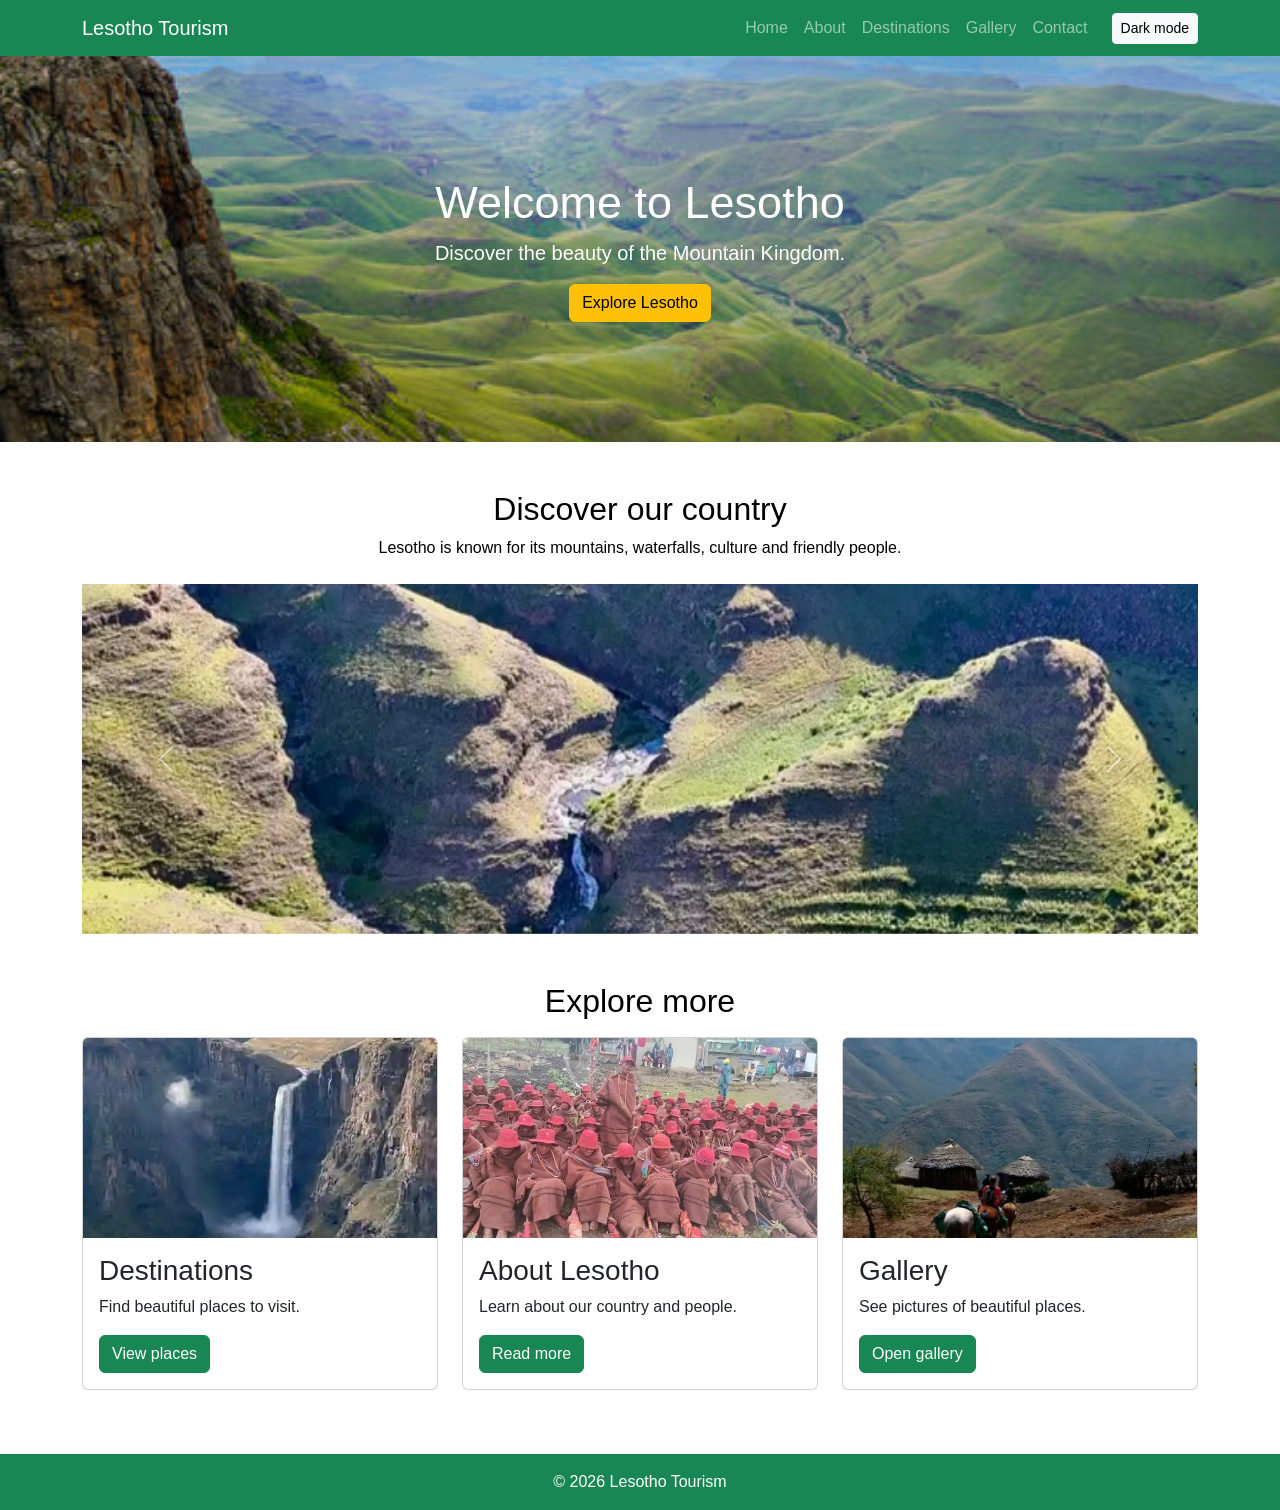
==== index.html @ ea28a959 "Add files via upload" ====
<!DOCTYPE html>
<html lang="en">
    <head>
        <meta charset="utf-8">
        <meta content="width=device-width, initial-scale=1.0" name="viewport">
        <title>Lesotho Tourism - Home</title>
        <link href="https://cdn.jsdelivr.net/npm/bootstrap@5.3.3/dist/css/bootstrap.min.css" rel="stylesheet">
        <link rel="stylesheet" href="style.css">
    </head>
    <body>
        <header>
            <nav class="navbar navbar-expand-lg navbar-dark bg-success">
                <div class="container">
                    <a class="navbar-brand" href="index.html">Lesotho Tourism</a>
                    <button class="navbar-toggler" data-bs-target="#menu" data-bs-toggle="collapse" type="button">
                        <span class="navbar-toggler-icon"></span>
                    </button>
                    <div class="collapse navbar-collapse" id="menu">
                        <ul class="navbar-nav ms-auto">
                            <li class="nav-item">
                                <a class="nav-link" href="index.html">Home</a>
                            </li>
                            <li class="nav-item">
                                <a class="nav-link" href="about.html">About</a>
                            </li>
                            <li class="nav-item">
                                <a class="nav-link" href="destinations.html">Destinations</a>
                            </li>
                            <li class="nav-item">
                                <a class="nav-link" href="gallery.html">Gallery</a>
                            </li>
                            <li class="nav-item">
                                <a class="nav-link" href="contact.html">Contact</a>
                            </li>
                        </ul>
                        <button class="btn btn-light btn-sm ms-lg-3" id="themeButton">Dark mode</button>
                    </div>
                </div>
            </nav>
        </header>
        <main>
            <section class="home">
                <div class="container">
                    <h1>Welcome to Lesotho</h1>
                    <p>Discover the beauty of the Mountain Kingdom.</p>
                    <a class="btn btn-warning" href="destinations.html">Explore Lesotho</a>
                </div>
            </section>
            <section class="container mt-5">
                <h2 class="text-center">Discover our country</h2>
                <p class="text-center">Lesotho is known for its mountains, waterfalls, culture and friendly people.</p>
                <div class="carousel slide mt-4" data-bs-ride="carousel" id="myCarousel">
                    <div class="carousel-inner">
                        <div class="carousel-item active">
                            <img alt="Lesotho mountains" class="d-block w-100" src="mountains.jpg">
                        </div>
                        <div class="carousel-item">
                            <img alt="Lesotho scenery" class="d-block w-100" src="scenery.jpg">
                        </div>
                        <div class="carousel-item">
                            <img alt="Lesotho nature" class="d-block w-100" src="nature.jpg">
                        </div>
                    </div>
                    <button class="carousel-control-prev" data-bs-slide="prev" data-bs-target="#myCarousel" type="button">
                        <span class="carousel-control-prev-icon"></span>
                    </button>
                    <button class="carousel-control-next" data-bs-slide="next" data-bs-target="#myCarousel" type="button">
                        <span class="carousel-control-next-icon"></span>
                    </button>
                </div>
            </section>
            <section class="container mt-5 mb-5">
                <h2 class="text-center">Explore more</h2>
                <div class="row mt-3">
                    <div class="col-md-4 mb-3">
                        <div class="card">
                            <img alt="Tourist place" class="card-img-top" src="maletsunyane.jpg">
                            <div class="card-body">
                                <h3>Destinations</h3>
                                <p>Find beautiful places to visit.</p>
                                <a class="btn btn-success" href="destinations.html">View places</a>
                            </div>
                        </div>
                    </div>
                    <div class="col-md-4 mb-3">
                        <div class="card">
                            <img alt="Lesotho culture" class="card-img-top" src="makoloane.jpg">
                            <div class="card-body">
                                <h3>About Lesotho</h3>
                                <p>Learn about our country and people.</p>
                                <a class="btn btn-success" href="about.html">Read more</a>
                            </div>
                        </div>
                    </div>
                    <div class="col-md-4 mb-3">
                        <div class="card">
                            <img alt="Lesotho scenery" class="card-img-top" src="scenery.jpg">
                            <div class="card-body">
                                <h3>Gallery</h3>
                                <p>See pictures of beautiful places.</p>
                                <a class="btn btn-success" href="gallery.html">Open gallery</a>
                            </div>
                        </div>
                    </div>
                </div>
            </section>
        </main>
        <footer class="bg-success text-white text-center p-3 mt-5">© 2026 Lesotho Tourism</footer>
        <script src="https://cdn.jsdelivr.net/npm/bootstrap@5.3.3/dist/js/bootstrap.bundle.min.js"></script>
        <script src="script.js"></script>
    </body>
</html>
---- style.css ----
body {
    margin: 0;
    font-family: Arial, sans-serif;
    background-color: white;
    color: black;
}

.home {
    background-image: url("lesotho.jpg");
    background-size: cover;
    background-position: center;
    color: white;
    padding: 120px 20px;
    text-align: center;
}

.home h1 {
    font-size: 45px;
    color: white;
}

.home p {
    font-size: 20px;
}

.carousel img {
    height: 350px;
    object-fit: cover;
}

.card img {
    height: 200px;
    object-fit: cover;
}

.gallery-picture {
    width: 100%;
    height: 220px;
    object-fit: cover;
}

.gallery-picture:hover {
    opacity: 0.7;
}

.dark {
    background-color: #222;
    color: white;
}

.dark .card {
    background-color: #333;
    color: white;
}

.dark .form-control,
.dark .form-select {
    background-color: #333;
    color: white;
}

@media screen and (max-width: 600px) {
    .home {
        padding: 80px 15px;
    }

    .home h1 {
        font-size: 32px;
    }

    .carousel img {
        height: 220px;
    }
}
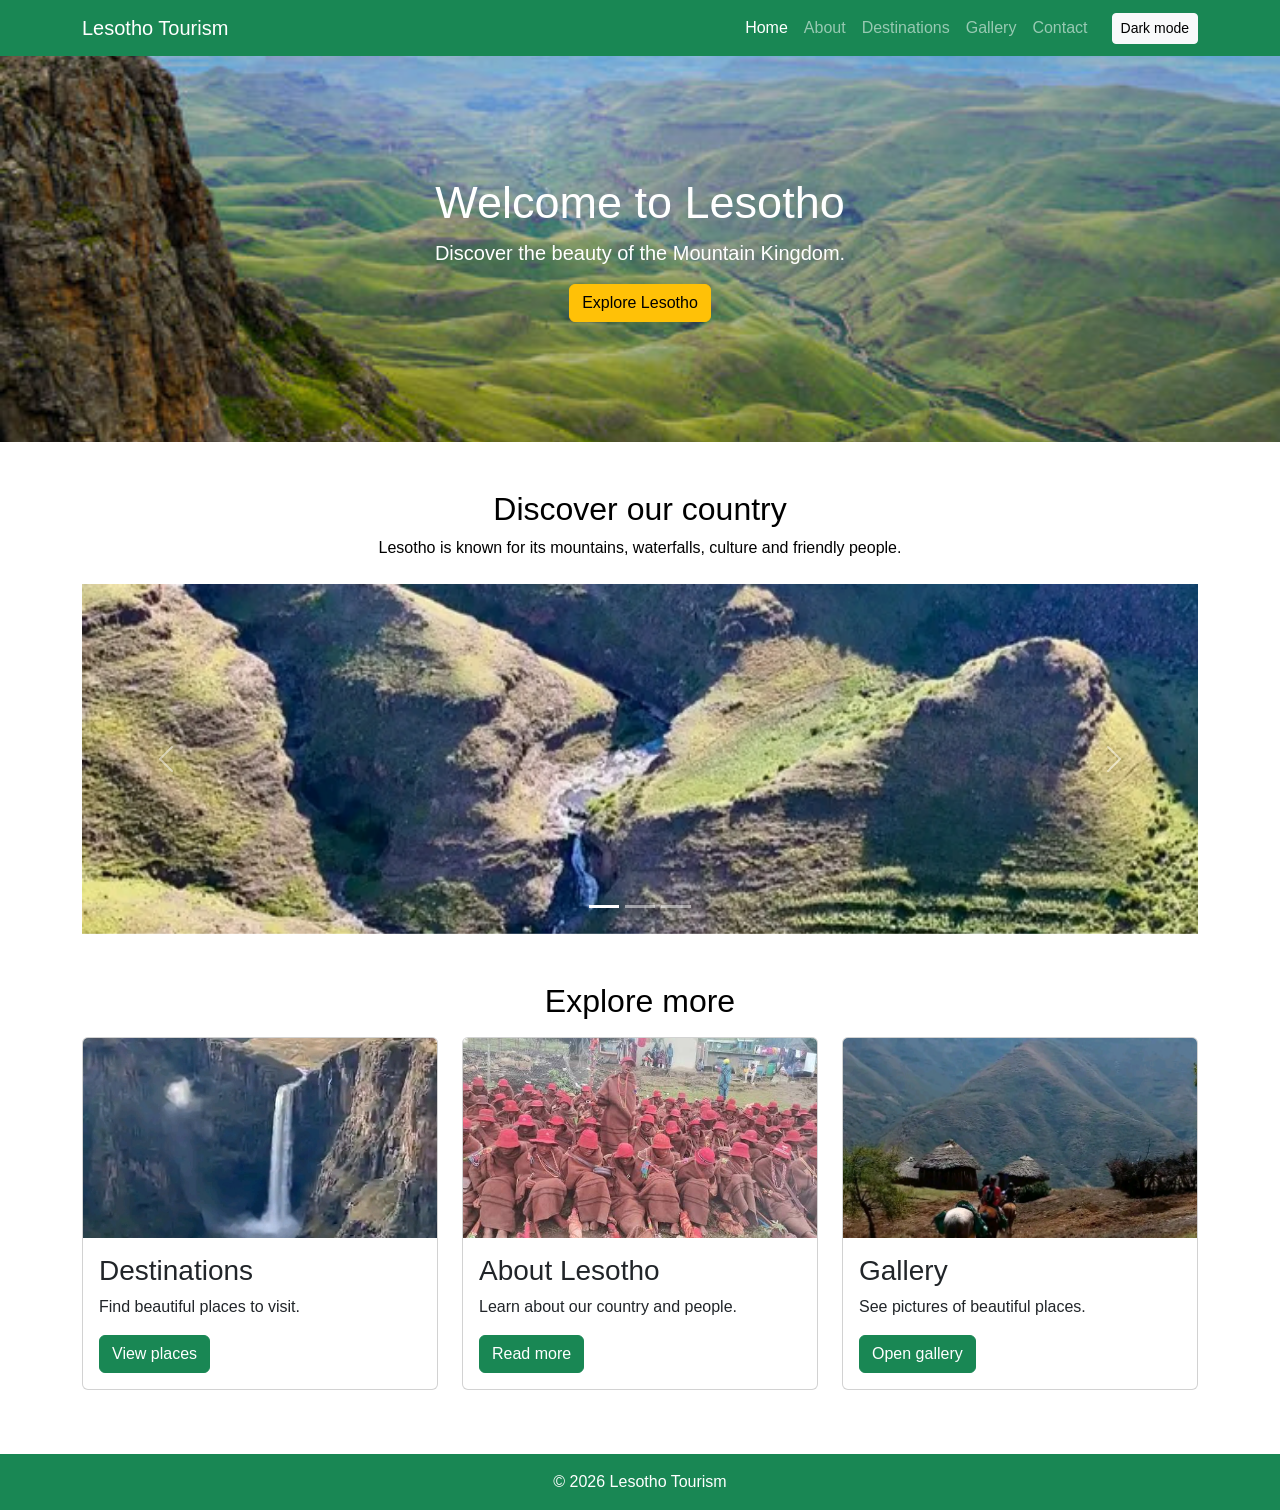
==== commit 215dc57d: "Update navbar and card components for consistency" ====
--- a/index.html
+++ b/index.html
@@ -12,13 +12,15 @@
             <nav class="navbar navbar-expand-lg navbar-dark bg-success">
                 <div class="container">
                     <a class="navbar-brand" href="index.html">Lesotho Tourism</a>
+
                     <button class="navbar-toggler" data-bs-target="#menu" data-bs-toggle="collapse" type="button">
                         <span class="navbar-toggler-icon"></span>
                     </button>
+
                     <div class="collapse navbar-collapse" id="menu">
                         <ul class="navbar-nav ms-auto">
                             <li class="nav-item">
-                                <a class="nav-link" href="index.html">Home</a>
+                                <a class="nav-link active" href="index.html">Home</a>
                             </li>
                             <li class="nav-item">
                                 <a class="nav-link" href="about.html">About</a>
@@ -33,11 +35,13 @@
                                 <a class="nav-link" href="contact.html">Contact</a>
                             </li>
                         </ul>
+
                         <button class="btn btn-light btn-sm ms-lg-3" id="themeButton">Dark mode</button>
                     </div>
                 </div>
             </nav>
         </header>
+
         <main>
             <section class="home">
                 <div class="container">
@@ -46,34 +50,48 @@
                     <a class="btn btn-warning" href="destinations.html">Explore Lesotho</a>
                 </div>
             </section>
+
             <section class="container mt-5">
                 <h2 class="text-center">Discover our country</h2>
                 <p class="text-center">Lesotho is known for its mountains, waterfalls, culture and friendly people.</p>
+
                 <div class="carousel slide mt-4" data-bs-ride="carousel" id="myCarousel">
+                    <div class="carousel-indicators">
+                        <button class="active" data-bs-slide-to="0" data-bs-target="#myCarousel" type="button"></button>
+                        <button data-bs-slide-to="1" data-bs-target="#myCarousel" type="button"></button>
+                        <button data-bs-slide-to="2" data-bs-target="#myCarousel" type="button"></button>
+                    </div>
+
                     <div class="carousel-inner">
                         <div class="carousel-item active">
                             <img alt="Lesotho mountains" class="d-block w-100" src="mountains.jpg">
                         </div>
+
                         <div class="carousel-item">
                             <img alt="Lesotho scenery" class="d-block w-100" src="scenery.jpg">
                         </div>
+
                         <div class="carousel-item">
                             <img alt="Lesotho nature" class="d-block w-100" src="nature.jpg">
                         </div>
                     </div>
+
                     <button class="carousel-control-prev" data-bs-slide="prev" data-bs-target="#myCarousel" type="button">
                         <span class="carousel-control-prev-icon"></span>
                     </button>
+
                     <button class="carousel-control-next" data-bs-slide="next" data-bs-target="#myCarousel" type="button">
                         <span class="carousel-control-next-icon"></span>
                     </button>
                 </div>
             </section>
+
             <section class="container mt-5 mb-5">
                 <h2 class="text-center">Explore more</h2>
+
                 <div class="row mt-3">
                     <div class="col-md-4 mb-3">
-                        <div class="card">
+                        <div class="card h-100">
                             <img alt="Tourist place" class="card-img-top" src="maletsunyane.jpg">
                             <div class="card-body">
                                 <h3>Destinations</h3>
@@ -82,8 +100,9 @@
                             </div>
                         </div>
                     </div>
+
                     <div class="col-md-4 mb-3">
-                        <div class="card">
+                        <div class="card h-100">
                             <img alt="Lesotho culture" class="card-img-top" src="makoloane.jpg">
                             <div class="card-body">
                                 <h3>About Lesotho</h3>
@@ -92,8 +111,9 @@
                             </div>
                         </div>
                     </div>
+
                     <div class="col-md-4 mb-3">
-                        <div class="card">
+                        <div class="card h-100">
                             <img alt="Lesotho scenery" class="card-img-top" src="scenery.jpg">
                             <div class="card-body">
                                 <h3>Gallery</h3>
@@ -105,8 +125,12 @@
                 </div>
             </section>
         </main>
-        <footer class="bg-success text-white text-center p-3 mt-5">© 2026 Lesotho Tourism</footer>
+
+        <footer class="bg-success text-white text-center p-3 mt-5">
+            © 2026 Lesotho Tourism
+        </footer>
+
         <script src="https://cdn.jsdelivr.net/npm/bootstrap@5.3.3/dist/js/bootstrap.bundle.min.js"></script>
         <script src="script.js"></script>
     </body>
-</html>
+</html>                        
--- a/style.css
+++ b/style.css
@@ -44,12 +44,12 @@
 }
 
 .dark {
-    background-color: #222;
+    background-color: black;
     color: white;
 }
 
 .dark .card {
-    background-color: #333;
+    background-color: black;
     color: white;
 }
 
